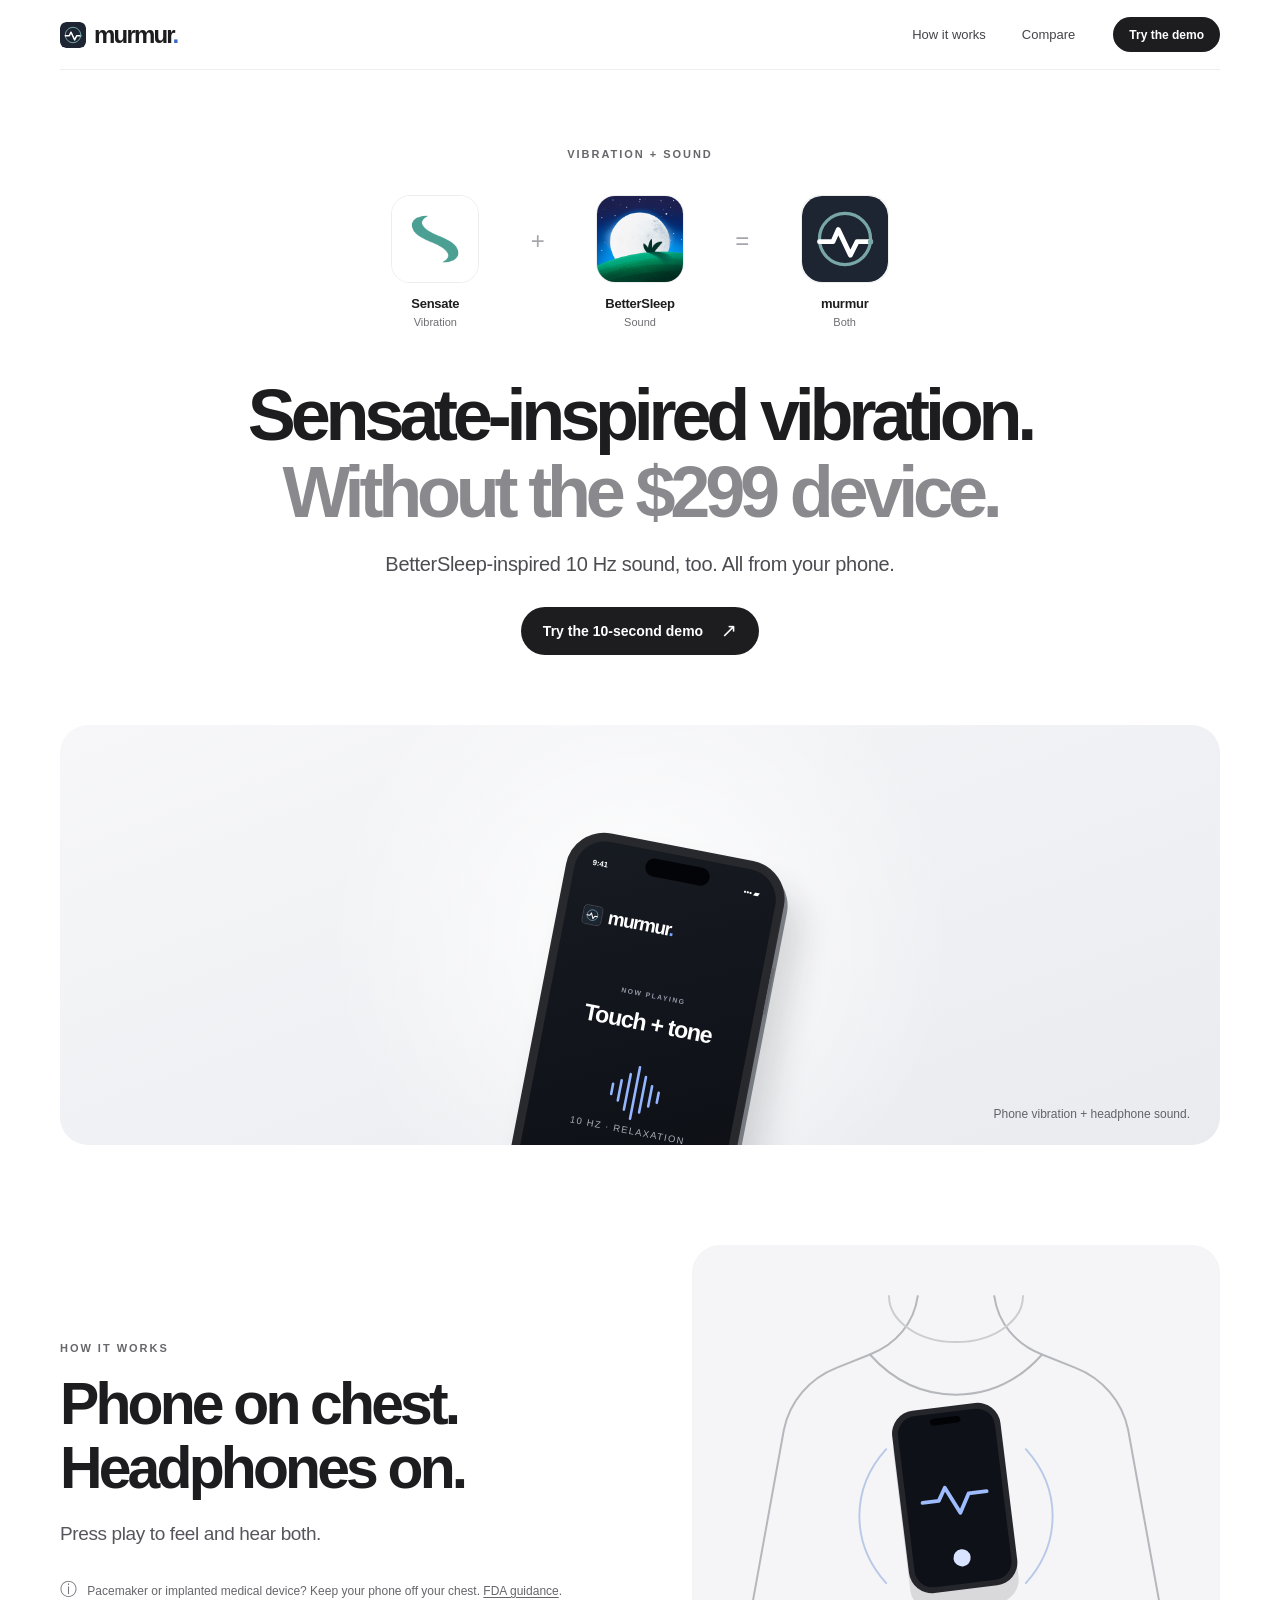
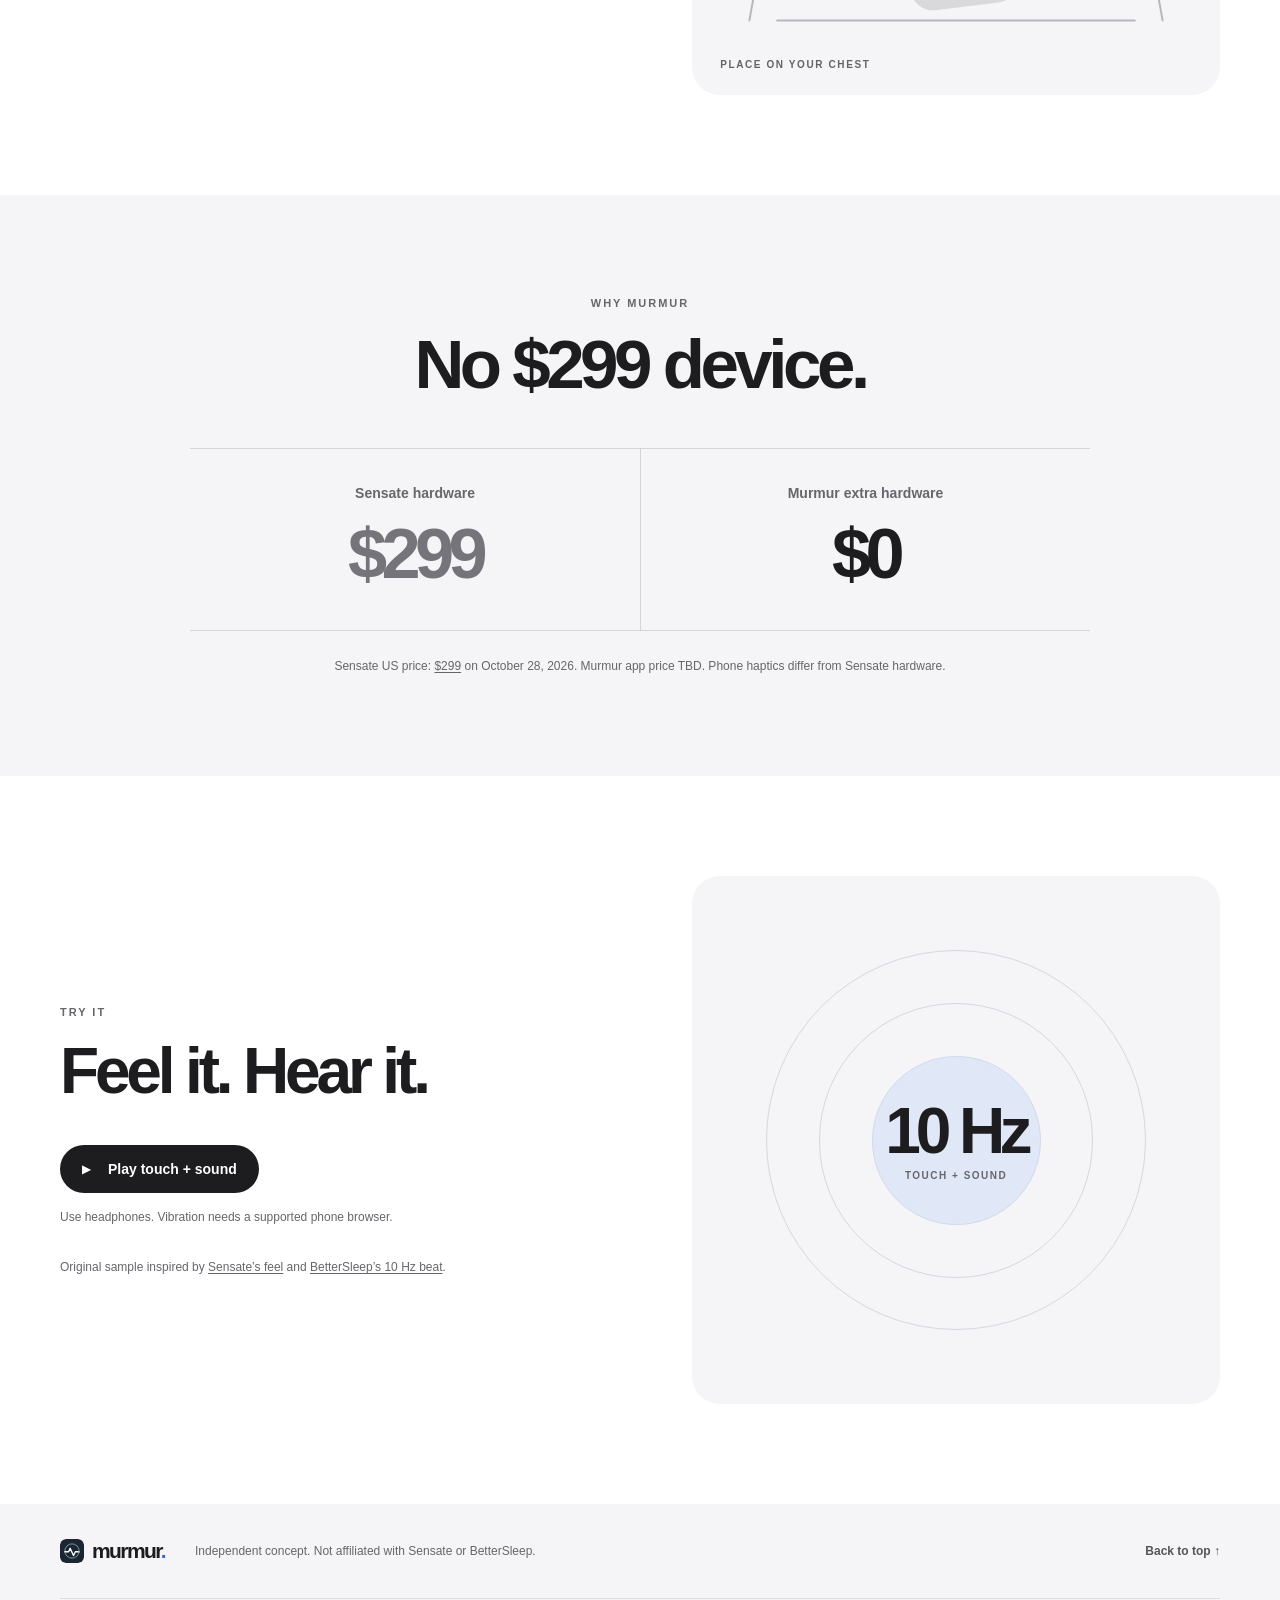
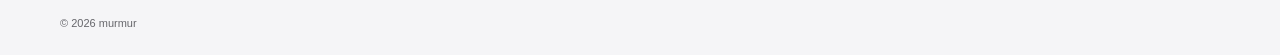
==== public/index.html @ 33325399 "Publish Murmur landing page" ====
<!doctype html>
<html lang="en">
  <head>
    <meta charset="UTF-8" />
    <meta name="viewport" content="width=device-width, initial-scale=1" />
    <meta name="theme-color" content="#ffffff" />
    <meta name="description" content="Sensate-inspired phone vibration and BetterSleep-inspired 10 Hz sound. No extra device." />
    <meta property="og:title" content="murmur — Touch and sound, on your phone." />
    <meta property="og:description" content="Sensate-inspired vibration and BetterSleep-inspired sound. No extra device." />
    <meta property="og:type" content="website" />
    <link rel="icon" type="image/svg+xml" href="favicon.svg" />
    <link rel="stylesheet" href="style.css" />
    <title>murmur — Touch and sound, on your phone.</title>
  </head>
  <body>
    <a class="skip-link" href="#main">Skip to content</a>

    <header class="site-header" id="top">
      <div class="container nav-inner">
        <a class="wordmark" href="#top" aria-label="murmur, home"><img src="murmur-mark.svg" alt="" width="26" height="26" />murmur<span>.</span></a>
        <nav class="desktop-nav" aria-label="Main navigation">
          <a href="#how-it-works">How it works</a>
          <a href="#compare">Compare</a>
        </nav>
        <a class="nav-button" href="#try-it">Try the demo</a>
        <button class="menu-toggle" type="button" aria-label="Open menu" aria-expanded="false" aria-controls="mobile-nav"><span></span><span></span></button>
      </div>
      <nav class="mobile-nav" id="mobile-nav" aria-label="Mobile navigation" hidden>
        <a href="#how-it-works">How it works</a>
        <a href="#compare">Compare</a>
        <a href="#try-it">Try the demo</a>
      </nav>
    </header>

    <main id="main">
      <section class="hero" aria-labelledby="hero-title">
        <div class="container hero-content">
          <p class="eyebrow">VIBRATION + SOUND</p>
          <div class="logo-equation" id="inspiration-title" aria-label="Sensate-inspired vibration plus BetterSleep-inspired sound equals Murmur">
            <a class="inspiration-app" href="https://apps.apple.com/us/app/sensate-stress-anxiety-relief/id1225801099" target="_blank" rel="noopener noreferrer" aria-label="Sensate app on the App Store, inspiration for vibration">
              <img src="assets/sensate-app-icon.jpg" alt="Sensate app icon" width="88" height="88" />
              <strong>Sensate</strong><span>Vibration</span>
            </a>
            <span class="equation-symbol" aria-hidden="true">+</span>
            <a class="inspiration-app" href="https://apps.apple.com/us/app/bettersleep-relax-and-sleep/id314498713" target="_blank" rel="noopener noreferrer" aria-label="BetterSleep app on the App Store, inspiration for sound">
              <img src="assets/bettersleep-app-icon.jpg" alt="BetterSleep app icon" width="88" height="88" />
              <strong>BetterSleep</strong><span>Sound</span>
            </a>
            <span class="equation-symbol" aria-hidden="true">=</span>
            <div class="inspiration-app inspiration-result">
              <img src="murmur-mark.svg" alt="Murmur app icon" width="88" height="88" />
              <strong>murmur</strong><span>Both</span>
            </div>
          </div>
          <h1 id="hero-title">Sensate-inspired vibration.<br /><span>Without the $299 device.</span></h1>
          <p class="hero-lede">BetterSleep-inspired 10&nbsp;Hz sound, too. All from your phone.</p>
          <div class="hero-actions">
            <a class="button button-primary" href="#try-it">Try the 10-second demo <span aria-hidden="true">↗</span></a>
          </div>
        </div>

        <div class="hero-stage" aria-label="Preview of a Murmur rhythm playing on a phone" role="img">
          <div class="stage-light" aria-hidden="true"></div>
          <div class="product-phone" aria-hidden="true">
            <div class="product-screen">
              <div class="phone-notch"></div>
              <div class="phone-top"><span>9:41</span><span>••• ▰</span></div>
              <div class="phone-brand"><img src="murmur-mark.svg" alt="" width="23" height="23" />murmur<span>.</span></div>
              <div class="phone-center"><span class="phone-kicker">NOW PLAYING</span><strong>Touch + tone</strong><span class="phone-pulse"><i></i><i></i><i></i><i></i><i></i><i></i><i></i></span><span class="phone-time">10 HZ · RELAXATION</span></div>
              <div class="phone-control"><span>Ⅱ</span></div>
            </div>
          </div>
          <p class="stage-caption">Phone vibration + headphone sound.</p>
        </div>
      </section>

      <section class="placement section" id="how-it-works" aria-labelledby="placement-title">
        <div class="container placement-grid">
          <div class="placement-copy">
            <p class="eyebrow">HOW IT WORKS</p>
            <h2 id="placement-title">Phone on chest.<br />Headphones on.</h2>
            <p class="section-lede">Press play to feel and hear both.</p>
            <p class="safety-note"><span aria-hidden="true">ⓘ</span> Pacemaker or implanted medical device? Keep your phone off your chest. <a href="https://www.fda.gov/radiation-emitting-products/cell-phones/magnets-cell-phones-and-smart-watches-may-affect-pacemakers-and-other-implanted-medical-devices" target="_blank" rel="noopener noreferrer">FDA guidance</a>.</p>
          </div>
          <div class="placement-visual">
            <svg viewBox="0 0 460 450" aria-label="Illustration of a phone resting on the center of the chest" role="img">
              <path class="body-line" d="M190 43c-4 28-22 50-50 61l-35 14c-28 11-49 35-55 65L14 382m256-339c4 28 22 50 50 61l35 14c28 11 49 35 55 65l36 199" />
              <path class="body-line" d="M140 104c25 28 54 42 90 42s65-14 90-42M43 382h374" />
              <path class="body-line subtle" d="M160 43c0 24 28 48 70 48s70-24 70-48" />
              <rect class="chest-phone-shadow" x="173" y="176" width="114" height="192" rx="24" transform="rotate(-7 230 272)" />
              <g transform="rotate(-7 230 265)"><rect class="chest-phone" x="173" y="158" width="114" height="192" rx="24" /><rect class="chest-screen" x="179" y="164" width="102" height="180" rx="19" /><rect class="chest-notch" x="214" y="169" width="32" height="7" rx="4" /><path class="chest-wave" d="M196 255h17l8-13 13 28 11-19h19" /><circle class="chest-play" cx="230" cy="317" r="9" /></g>
              <path class="signal-line" d="M157 203c-19 21-28 43-28 70s9 49 28 70M303 203c19 21 28 43 28 70s-9 49-28 70" />
            </svg>
            <span class="visual-label">PLACE ON YOUR CHEST</span>
          </div>
        </div>
      </section>

      <section class="compare section" id="compare" aria-labelledby="compare-title">
        <div class="container compare-inner">
          <p class="eyebrow">WHY MURMUR</p>
          <h2 id="compare-title">No $299 device.</h2>
          <div class="compare-grid">
            <div class="compare-item"><span class="compare-name">Sensate hardware</span><strong>$299</strong></div>
            <div class="compare-item featured"><span class="compare-name">Murmur extra hardware</span><strong>$0</strong></div>
          </div>
          <p class="compare-footnote">Sensate US price: <a href="https://us.getsensate.com/products/sensate" target="_blank" rel="noopener noreferrer">$299</a> on October 28, 2026. Murmur app price TBD. Phone haptics differ from Sensate hardware.</p>
        </div>
      </section>

      <section class="demo section" id="try-it" aria-labelledby="demo-title">
        <div class="container demo-grid">
          <div class="demo-copy">
            <p class="eyebrow">TRY IT</p>
            <h2 id="demo-title">Feel it. Hear it.</h2>
            <button class="button button-primary play-button" type="button" id="play-demo" aria-pressed="false"><span class="play-icon" aria-hidden="true">▶</span><span class="play-label">Play touch + sound</span></button>
            <p class="demo-feedback" id="demo-feedback" role="status" aria-live="polite">Use headphones. Vibration needs a supported phone browser.</p>
            <p class="demo-note">Original sample inspired by <a href="https://help.getsensate.com/en-US/sensate%E2%80%99s-vibrations-how-they-work-and-what-to-expect-1198219" target="_blank" rel="noopener noreferrer">Sensate’s feel</a> and <a href="https://support.bettersleep.com/en/articles/5410445-what-are-binaural-beats" target="_blank" rel="noopener noreferrer">BetterSleep’s 10&nbsp;Hz beat</a>.</p>
          </div>
          <div class="demo-visual" aria-hidden="true"><div class="demo-circle demo-circle-outer"></div><div class="demo-circle demo-circle-middle"></div><div class="demo-circle demo-circle-inner"></div><div class="demo-center"><strong>10&nbsp;Hz</strong><span>TOUCH + SOUND</span></div></div>
        </div>
      </section>
    </main>

    <footer class="site-footer"><div class="container footer-inner"><a class="wordmark" href="#top" aria-label="murmur, back to top"><img src="murmur-mark.svg" alt="" width="24" height="24" />murmur<span>.</span></a><p>Independent concept. Not affiliated with Sensate or BetterSleep.</p><a href="#top" class="back-top">Back to top ↑</a></div><div class="container footer-bottom">© <span id="year">2026</span> murmur</div></footer>
    <script src="script.js" defer></script>
  </body>
</html>
---- public/style.css ----
:root {
  color-scheme: light;
  --ink: #1d1d1f;
  --muted: #6e6e73;
  --line: #dedee2;
  --panel: #f5f5f7;
  --blue: #3869c8;
  --font: -apple-system, BlinkMacSystemFont, "SF Pro Display", "Segoe UI", Roboto, Helvetica, Arial, sans-serif;
}

*, *::before, *::after { box-sizing: border-box; }
html { scroll-behavior: smooth; }
body { min-width: 320px; margin: 0; background: #fff; color: var(--ink); font-family: var(--font); -webkit-font-smoothing: antialiased; }
a { color: inherit; }
button { font: inherit; }
[hidden] { display: none !important; }
:focus-visible { outline: 3px solid var(--blue); outline-offset: 4px; }
::selection { background: #dbe5ff; }
.container { width: min(100% - 64px, 1160px); margin-inline: auto; }
.skip-link { position: absolute; z-index: 100; left: 20px; top: -80px; padding: 10px 16px; border-radius: 10px; background: var(--ink); color: #fff; text-decoration: none; }
.skip-link:focus { top: 10px; }

/* Navigation */
.site-header { position: relative; z-index: 10; background: #fff; }
.nav-inner { display: flex; min-height: 70px; align-items: center; gap: 28px; border-bottom: 1px solid #eeeeef; }
.wordmark { flex: 0 0 auto; font-size: 24px; font-weight: 750; letter-spacing: -.075em; line-height: 1; text-decoration: none; }
.wordmark span { color: var(--blue); }
.wordmark img { margin-right: 8px; vertical-align: -5px; border-radius: 6px; }
.desktop-nav { display: flex; gap: 36px; margin-left: auto; }
.desktop-nav a { color: #444449; font-size: 13px; font-weight: 500; text-decoration: none; transition: color .2s; }
.desktop-nav a:hover, .back-top:hover { color: var(--blue); }
.nav-button { display: inline-flex; min-height: 35px; align-items: center; justify-content: center; margin-left: 10px; padding: 0 16px; border-radius: 999px; background: var(--ink); color: #fff; font-size: 12px; font-weight: 600; text-decoration: none; transition: background .2s; }
.nav-button:hover { background: #45454a; }
.menu-toggle { display: none; width: 38px; height: 38px; margin-left: auto; padding: 10px; border: 1px solid #dadade; border-radius: 50%; background: #fff; cursor: pointer; }
.menu-toggle span { display: block; height: 1.5px; margin: 5px 0; background: var(--ink); transition: transform .2s; }
.menu-toggle[aria-expanded="true"] span:first-child { transform: translateY(3.25px) rotate(45deg); }
.menu-toggle[aria-expanded="true"] span:last-child { transform: translateY(-3.25px) rotate(-45deg); }
.mobile-nav { display: none; }

/* Hero */
.hero-content { padding: 76px 0 70px; text-align: center; }
.eyebrow { margin: 0; color: #66666b; font-size: 11px; font-weight: 650; letter-spacing: .18em; line-height: 1.5; }
.hero h1 { margin: 0 auto 19px; font-size: clamp(46px, 5.7vw, 72px); font-weight: 720; letter-spacing: -.072em; line-height: 1.06; }
.hero h1 span, .compare h2 span { color: #89898e; }
.hero-lede { max-width: 720px; margin: 0 auto; color: #4c4c51; font-size: clamp(17px, 1.7vw, 20px); line-height: 1.5; letter-spacing: -.015em; }
.hero-actions { display: flex; align-items: center; justify-content: center; margin-top: 28px; }
.button { display: inline-flex; min-height: 48px; align-items: center; justify-content: center; gap: 18px; padding: 0 22px; border: 0; border-radius: 999px; font-size: 14px; font-weight: 600; text-decoration: none; cursor: pointer; transition: background .2s, transform .2s; }
.button:hover { transform: translateY(-2px); }
.button-primary { background: var(--ink); color: #fff; }
.button-primary:hover { background: #424246; }
.hero-actions .button-primary > span:last-child { font-size: 19px; font-weight: 400; line-height: 0; }
.hero-stage { position: relative; display: grid; width: min(100% - 64px, 1160px); height: 420px; place-items: center; overflow: hidden; margin: 0 auto; border-radius: 28px; background: linear-gradient(160deg, #f7f7f9, #e9ebef); }
.stage-light { position: absolute; width: 650px; height: 650px; border-radius: 50%; background: radial-gradient(circle, rgba(255,255,255,.95), rgba(255,255,255,0) 68%); }
.product-phone { position: relative; width: 258px; height: 516px; padding: 8px; transform: translateY(82px) rotate(11deg) scale(.86); border: 2px solid #292b2f; border-radius: 45px; background: #27292d; box-shadow: 25px 30px 40px rgba(27, 31, 38, .16), 5px 7px 0 #878b91; }
.product-phone::after { content: ""; position: absolute; top: 116px; right: -5px; width: 3px; height: 55px; border-radius: 2px; background: #686b71; }
.product-screen { position: relative; height: 100%; overflow: hidden; padding: 22px 20px; border-radius: 36px; background: linear-gradient(155deg, #171b22, #0a0c11); color: #fff; }
.phone-notch { position: absolute; top: 9px; left: 50%; width: 76px; height: 21px; transform: translateX(-50%); border-radius: 20px; background: #030407; }
.phone-top { display: flex; justify-content: space-between; font-size: 9px; font-weight: 650; }
.phone-brand { margin-top: 42px; font-size: 22px; font-weight: 700; letter-spacing: -.07em; }
.phone-brand span { color: #78a3ff; }
.phone-brand img { margin-right: 7px; vertical-align: -5px; border: 1px solid rgba(255,255,255,.2); border-radius: 5px; }
.phone-center { display: flex; height: 292px; flex-direction: column; align-items: center; justify-content: center; }
.phone-kicker { color: #9298a7; font-size: 8px; font-weight: 650; letter-spacing: .22em; }
.phone-center strong { margin-top: 13px; font-size: 27px; font-weight: 600; letter-spacing: -.05em; }
.phone-pulse { display: flex; height: 75px; align-items: center; gap: 6px; margin-top: 29px; }
.phone-pulse i { width: 3px; height: 15px; border-radius: 4px; background: #96b5ff; }
.phone-pulse i:nth-child(2), .phone-pulse i:nth-child(6) { height: 27px; }
.phone-pulse i:nth-child(3), .phone-pulse i:nth-child(5) { height: 45px; }
.phone-pulse i:nth-child(4) { height: 64px; }
.phone-time { color: #aaaeb7; font-size: 11px; letter-spacing: .14em; }
.phone-control { display: grid; width: 44px; height: 44px; place-items: center; margin: 0 auto; border-radius: 50%; background: #f5f5f7; color: #1d1d1f; font-size: 16px; }
.stage-caption { position: absolute; right: 30px; bottom: 24px; margin: 0; color: #626268; font-size: 12px; }

/* Inspiration */
.logo-equation { display: grid; width: min(100%, 560px); grid-template-columns: minmax(0, 1fr) 24px minmax(0, 1fr) 24px minmax(0, 1fr); align-items: start; gap: 15px; margin: 32px auto 48px; scroll-margin-top: 90px; }
.inspiration-app { display: flex; min-width: 0; flex-direction: column; align-items: center; color: var(--ink); text-decoration: none; }
.inspiration-app img { display: block; width: 88px; height: 88px; border: 1px solid rgba(0,0,0,.07); border-radius: 19px; object-fit: cover; }
.inspiration-app strong { margin-top: 13px; font-size: 13px; font-weight: 650; letter-spacing: -.02em; }
.inspiration-app span { margin-top: 4px; color: var(--muted); font-size: 11px; line-height: 1.35; }
a.inspiration-app:hover strong { color: var(--blue); }
.equation-symbol { padding-top: 34px; color: #a5a5aa; font-size: 24px; font-weight: 350; line-height: 1; }

/* Placement */
.section { padding: 100px 0; }
.placement-grid { display: grid; grid-template-columns: 1fr 1fr; gap: 9%; align-items: center; }
.placement h2, .compare h2, .demo h2 { margin: 16px 0 20px; font-size: clamp(43px, 4.6vw, 62px); font-weight: 680; letter-spacing: -.065em; line-height: 1.09; }
.section-lede { max-width: 550px; margin: 0; color: #55555b; font-size: 19px; letter-spacing: -.02em; line-height: 1.5; }
.safety-note { max-width: 530px; margin: 32px 0 0; color: #66666b; font-size: 12px; line-height: 1.55; }
.safety-note > span { margin-right: 7px; color: #77777d; font-size: 17px; line-height: 1; }
.safety-note a { text-underline-offset: 2px; }
.placement-visual { position: relative; display: grid; min-height: 450px; place-items: center; overflow: hidden; border-radius: 28px; background: var(--panel); }
.placement-visual svg { display: block; width: min(93%, 440px); height: auto; }
.body-line { fill: none; stroke: #b5b7bc; stroke-linecap: round; stroke-linejoin: round; stroke-width: 2.1; }
.body-line.subtle { stroke: #cccdd1; }
.chest-phone-shadow { fill: rgba(20,22,27,.12); }
.chest-phone { fill: #24262b; }
.chest-screen { fill: #0e1117; }
.chest-notch { fill: #020305; }
.chest-wave { fill: none; stroke: #9ebcff; stroke-linecap: round; stroke-linejoin: round; stroke-width: 4; }
.chest-play { fill: #d7e3ff; }
.signal-line { fill: none; stroke: #b8c9e7; stroke-linecap: round; stroke-width: 2; }
.visual-label { position: absolute; bottom: 25px; left: 28px; color: #626268; font-size: 10px; font-weight: 650; letter-spacing: .16em; }

/* Comparison */
.compare { background: var(--panel); text-align: center; }
.compare-inner { max-width: 900px; }
.compare h2 { margin: 16px auto 45px; font-size: clamp(46px, 5.4vw, 72px); }
.compare-grid { display: grid; grid-template-columns: 1fr 1fr; align-items: stretch; border-top: 1px solid #d4d4d8; border-bottom: 1px solid #d4d4d8; }
.compare-item { padding: 36px 30px 38px; }
.compare-item + .compare-item { border-left: 1px solid #d4d4d8; }
.compare-name { display: block; color: #66666b; font-size: 14px; font-weight: 600; }
.compare-item strong { display: block; margin-top: 14px; color: #74747a; font-size: clamp(50px, 5.5vw, 75px); font-weight: 650; letter-spacing: -.08em; line-height: 1.1; }
.compare-item.featured strong { color: var(--ink); }
.compare-footnote { max-width: 730px; margin: 26px auto 0; color: #66666b; font-size: 12px; line-height: 1.6; }
.compare-footnote a { text-underline-offset: 2px; }

/* Demo */
.demo-grid { display: grid; grid-template-columns: 1fr 1fr; gap: 9%; align-items: center; }
.demo h2 { font-size: clamp(48px, 5vw, 68px); }
.demo .section-lede { max-width: 490px; }
.play-button { margin-top: 19px; }
.play-icon { font-size: 11px; }
.demo-feedback { min-height: 35px; max-width: 470px; margin: 15px 0 0; color: #66666b; font-size: 12px; line-height: 1.5; }
.demo-note { max-width: 460px; margin: 15px 0 0; color: #66666b; font-size: 12px; line-height: 1.5; }
.demo-note a { text-underline-offset: 2px; }
.demo-visual { position: relative; display: grid; width: 100%; aspect-ratio: 1; place-items: center; overflow: hidden; border-radius: 28px; background: var(--panel); }
.demo-circle { position: absolute; border: 1px solid #d3d7e0; border-radius: 50%; }
.demo-circle-outer { width: 72%; aspect-ratio: 1; }
.demo-circle-middle { width: 52%; aspect-ratio: 1; }
.demo-circle-inner { width: 32%; aspect-ratio: 1; background: #e0e8f8; border-color: #d0d9ed; }
.demo-center { position: relative; z-index: 1; display: flex; flex-direction: column; align-items: center; gap: 7px; }
.demo-center strong { font-size: clamp(49px, 5vw, 68px); font-weight: 650; letter-spacing: -.08em; line-height: 1; }
.demo-center span { color: #66666b; font-size: 10px; font-weight: 650; letter-spacing: .15em; }
.demo-visual.is-playing .demo-circle-inner { animation: sample-pulse 10s ease-in-out 1; }
.demo-visual.is-playing .demo-circle-middle { animation: sample-ring 10s ease-in-out 1; }
.demo-visual.is-playing .demo-circle-outer { animation: sample-ring 10s ease-in-out 1; }
@keyframes sample-pulse { 0%, 100% { transform: scale(1); background: #e0e8f8; } 45% { transform: scale(1.19); background: #ccdcf9; } 80% { transform: scale(1.05); } }
@keyframes sample-ring { 0%, 100% { transform: scale(1); opacity: 1; } 45% { transform: scale(1.07); opacity: .45; } 80% { transform: scale(1.02); opacity: .8; } }

/* Footer */
.site-footer { background: var(--panel); }
.footer-inner { display: flex; align-items: center; gap: 30px; padding: 35px 0; border-bottom: 1px solid #dcdce0; }
.footer-inner .wordmark { font-size: 21px; }
.footer-inner p { margin: 0 auto 0 0; color: #66666b; font-size: 12px; }
.back-top { color: #54545a; font-size: 12px; font-weight: 600; text-decoration: none; }
.footer-bottom { padding: 18px 0 26px; color: #66666b; font-size: 11px; }

@media (max-width: 900px) {
  .hero-content { padding-top: 70px; }
  .hero h1 { font-size: clamp(44px, 6.3vw, 64px); }
  .section { padding: 90px 0; }
  .placement-grid, .demo-grid { gap: 5%; }
  .placement h2, .demo h2 { font-size: clamp(41px, 5vw, 54px); }
  .placement-visual { min-height: 420px; }
}

@media (max-width: 700px) {
  .container { width: min(100% - 40px, 600px); }
  .nav-inner { min-height: 62px; }
  .desktop-nav, .nav-button { display: none; }
  .menu-toggle { display: block; }
  .mobile-nav { position: absolute; top: 62px; right: 0; left: 0; display: flex; flex-direction: column; padding: 8px 20px 18px; border-bottom: 1px solid #e3e3e6; background: #fff; box-shadow: 0 12px 20px rgba(0,0,0,.06); }
  .mobile-nav a { padding: 12px 0; font-size: 15px; font-weight: 550; text-decoration: none; }
  .hero-content { padding: 58px 0 58px; }
  .hero h1 { font-size: clamp(41px, 7.2vw, 54px); }
  .hero-lede { max-width: 570px; font-size: 18px; }
  .logo-equation { margin: 29px auto 39px; }
  .inspiration-app img { width: 72px; height: 72px; border-radius: 16px; }
  .equation-symbol { padding-top: 27px; }
  .hero-stage { width: min(100% - 24px, 600px); height: 350px; border-radius: 20px; }
  .product-phone { transform: translateY(90px) rotate(11deg) scale(.72); }
  .stage-caption { right: 18px; bottom: 17px; font-size: 10px; }
  .placement-grid, .demo-grid { grid-template-columns: minmax(0, 1fr); gap: 40px; }
  .placement-visual { min-height: 430px; }
  .compare h2 { margin-bottom: 42px; }
  .demo-visual { max-width: 540px; justify-self: center; }
}

@media (max-width: 480px) {
  .hero-content { padding: 49px 0 47px; }
  .hero h1 { margin: 0 auto 15px; font-size: clamp(36px, 9vw, 45px); letter-spacing: -.066em; }
  .hero-lede { font-size: 16px; line-height: 1.48; }
  .hero-actions { margin-top: 24px; }
  .button { min-height: 46px; padding-inline: 18px; font-size: 13px; }
  .hero-stage { height: 310px; }
  .product-phone { transform: translateY(98px) rotate(11deg) scale(.62); }
  .stage-caption { left: 17px; right: auto; }
  .logo-equation { grid-template-columns: minmax(0, 1fr) 14px minmax(0, 1fr) 14px minmax(0, 1fr); gap: 6px; margin: 25px auto 33px; }
  .inspiration-app img { width: 56px; height: 56px; border-radius: 13px; }
  .inspiration-app strong { margin-top: 10px; font-size: 11px; }
  .inspiration-app span { font-size: 10px; }
  .equation-symbol { padding-top: 18px; font-size: 18px; }
  .section { padding: 75px 0; }
  .placement h2, .demo h2 { font-size: clamp(40px, 10vw, 50px); }
  .section-lede { font-size: 17px; }
  .placement-visual { min-height: 350px; }
  .placement-visual svg { width: 94%; }
  .compare h2 { font-size: clamp(39px, 9vw, 50px); }
  .compare-item { padding: 34px 10px; }
  .compare-item strong { font-size: 50px; }
  .compare-footnote { font-size: 11px; }
  .demo-grid { gap: 33px; }
  .demo-visual { border-radius: 20px; }
  .footer-inner { flex-wrap: wrap; gap: 13px 22px; }
  .footer-inner p { order: 3; flex: 0 0 100%; line-height: 1.5; }
  .back-top { margin-left: auto; }
}

@media (max-width: 360px) {
  .hero h1 { font-size: 35px; }
  .compare-item strong { font-size: 45px; }
}

@media (prefers-reduced-motion: reduce) {
  html { scroll-behavior: auto; }
  *, *::before, *::after { animation-duration: .01ms !important; animation-iteration-count: 1 !important; transition-duration: .01ms !important; }
}
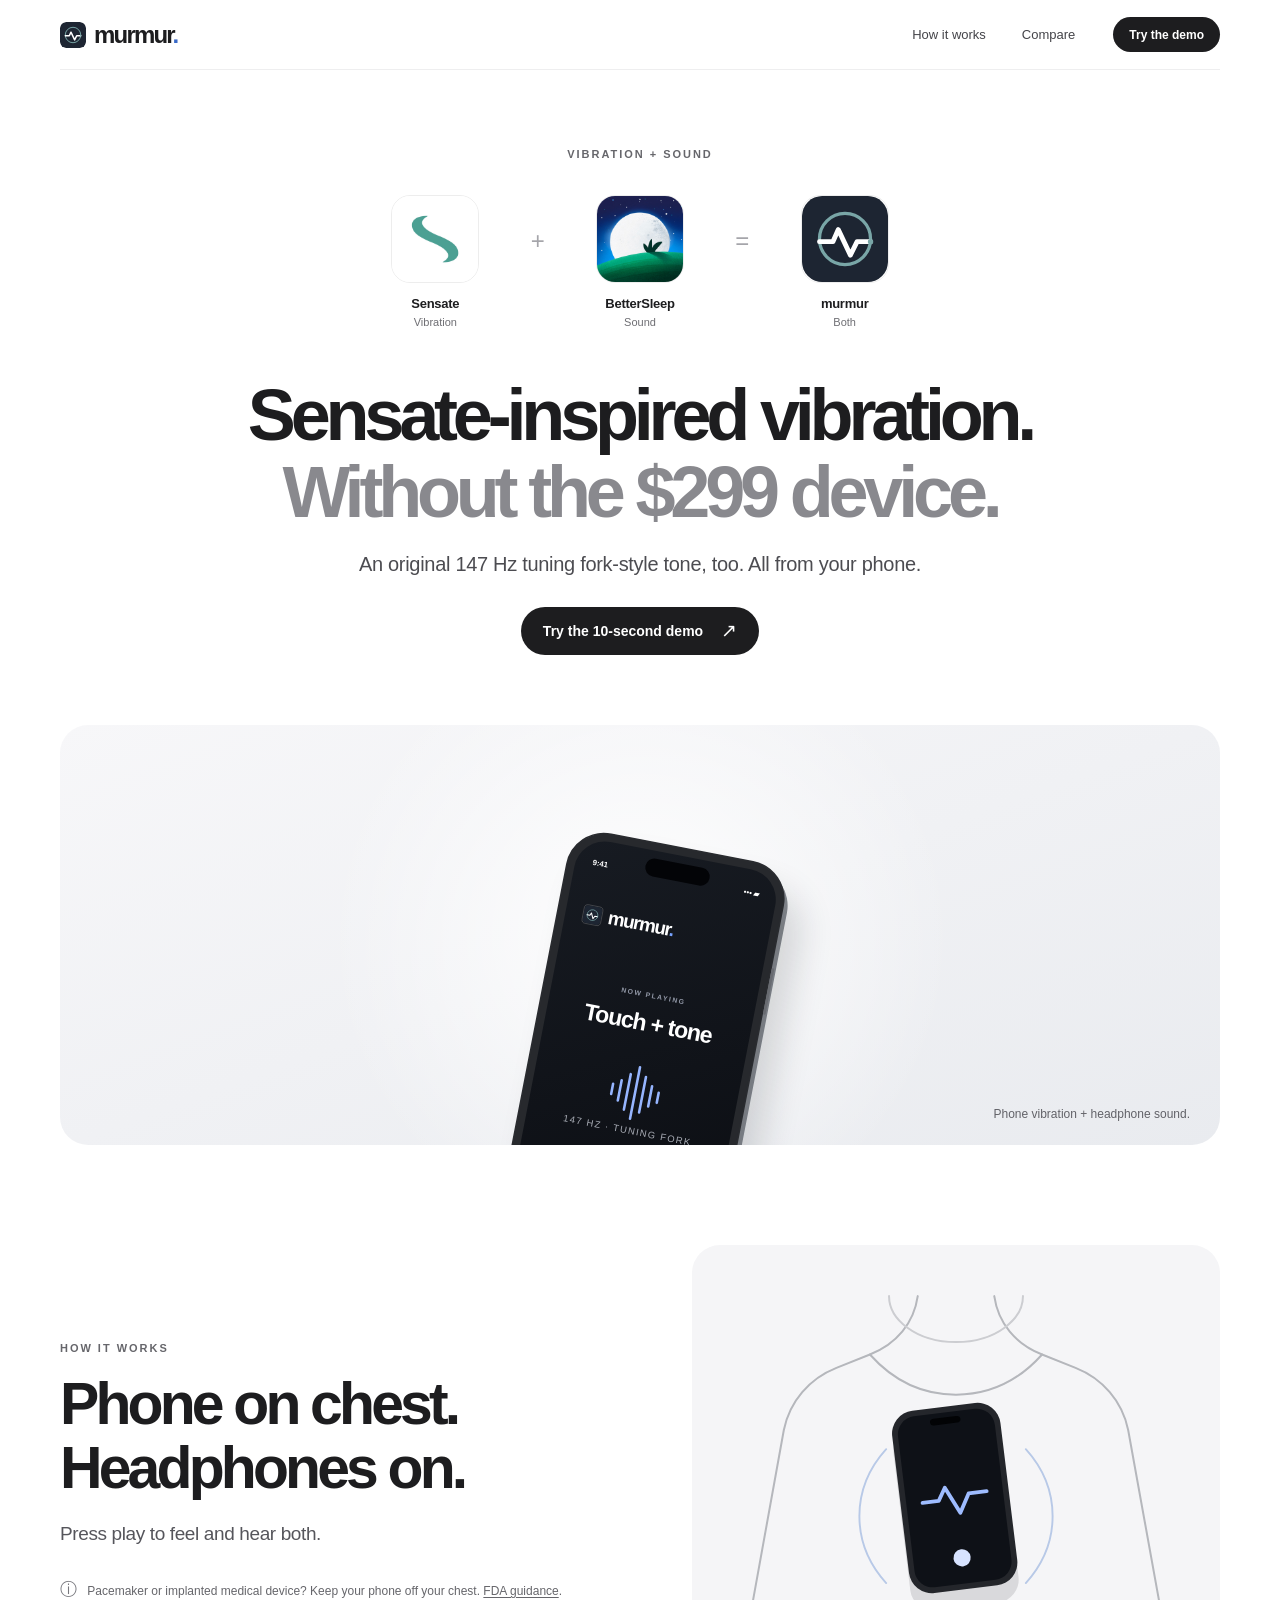
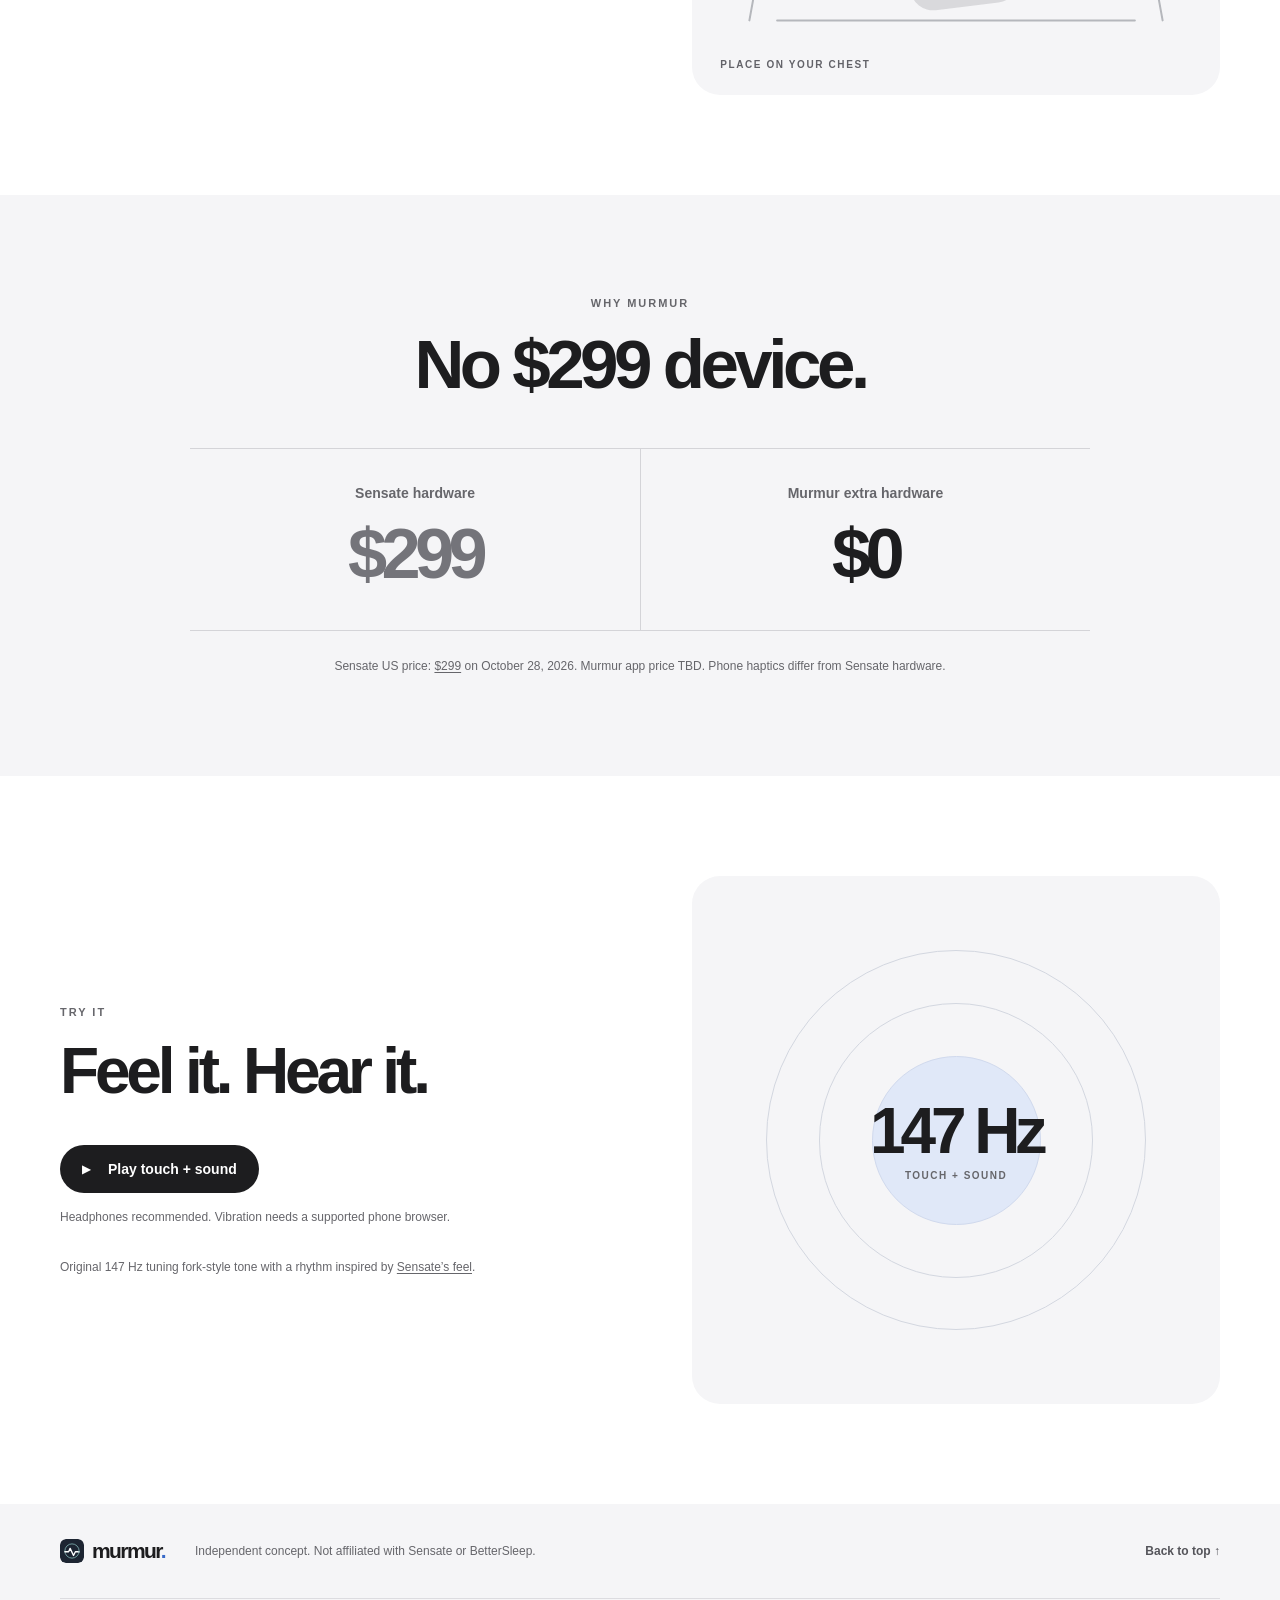
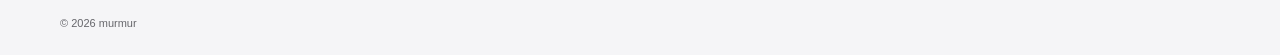
==== commit 45506c00: "feat: add 147 Hz tuning fork demo" ====
--- a/public/index.html
+++ b/public/index.html
@@ -4,9 +4,9 @@
     <meta charset="UTF-8" />
     <meta name="viewport" content="width=device-width, initial-scale=1" />
     <meta name="theme-color" content="#ffffff" />
-    <meta name="description" content="Sensate-inspired phone vibration and BetterSleep-inspired 10 Hz sound. No extra device." />
+    <meta name="description" content="Sensate-inspired phone vibration and an original 147 Hz tuning fork-style tone. No extra device." />
     <meta property="og:title" content="murmur — Touch and sound, on your phone." />
-    <meta property="og:description" content="Sensate-inspired vibration and BetterSleep-inspired sound. No extra device." />
+    <meta property="og:description" content="Sensate-inspired vibration and a 147 Hz tuning fork-style tone. No extra device." />
     <meta property="og:type" content="website" />
     <link rel="icon" type="image/svg+xml" href="favicon.svg" />
     <link rel="stylesheet" href="style.css" />
@@ -53,7 +53,7 @@
             </div>
           </div>
           <h1 id="hero-title">Sensate-inspired vibration.<br /><span>Without the $299 device.</span></h1>
-          <p class="hero-lede">BetterSleep-inspired 10&nbsp;Hz sound, too. All from your phone.</p>
+          <p class="hero-lede">An original 147&nbsp;Hz tuning fork-style tone, too. All from your phone.</p>
           <div class="hero-actions">
             <a class="button button-primary" href="#try-it">Try the 10-second demo <span aria-hidden="true">↗</span></a>
           </div>
@@ -66,7 +66,7 @@
               <div class="phone-notch"></div>
               <div class="phone-top"><span>9:41</span><span>••• ▰</span></div>
               <div class="phone-brand"><img src="murmur-mark.svg" alt="" width="23" height="23" />murmur<span>.</span></div>
-              <div class="phone-center"><span class="phone-kicker">NOW PLAYING</span><strong>Touch + tone</strong><span class="phone-pulse"><i></i><i></i><i></i><i></i><i></i><i></i><i></i></span><span class="phone-time">10 HZ · RELAXATION</span></div>
+              <div class="phone-center"><span class="phone-kicker">NOW PLAYING</span><strong>Touch + tone</strong><span class="phone-pulse"><i></i><i></i><i></i><i></i><i></i><i></i><i></i></span><span class="phone-time">147 HZ · TUNING FORK</span></div>
               <div class="phone-control"><span>Ⅱ</span></div>
             </div>
           </div>
@@ -114,10 +114,10 @@
             <p class="eyebrow">TRY IT</p>
             <h2 id="demo-title">Feel it. Hear it.</h2>
             <button class="button button-primary play-button" type="button" id="play-demo" aria-pressed="false"><span class="play-icon" aria-hidden="true">▶</span><span class="play-label">Play touch + sound</span></button>
-            <p class="demo-feedback" id="demo-feedback" role="status" aria-live="polite">Use headphones. Vibration needs a supported phone browser.</p>
-            <p class="demo-note">Original sample inspired by <a href="https://help.getsensate.com/en-US/sensate%E2%80%99s-vibrations-how-they-work-and-what-to-expect-1198219" target="_blank" rel="noopener noreferrer">Sensate’s feel</a> and <a href="https://support.bettersleep.com/en/articles/5410445-what-are-binaural-beats" target="_blank" rel="noopener noreferrer">BetterSleep’s 10&nbsp;Hz beat</a>.</p>
+            <p class="demo-feedback" id="demo-feedback" role="status" aria-live="polite">Headphones recommended. Vibration needs a supported phone browser.</p>
+            <p class="demo-note">Original 147&nbsp;Hz tuning fork-style tone with a rhythm inspired by <a href="https://help.getsensate.com/en-US/sensate%E2%80%99s-vibrations-how-they-work-and-what-to-expect-1198219" target="_blank" rel="noopener noreferrer">Sensate’s feel</a>.</p>
           </div>
-          <div class="demo-visual" aria-hidden="true"><div class="demo-circle demo-circle-outer"></div><div class="demo-circle demo-circle-middle"></div><div class="demo-circle demo-circle-inner"></div><div class="demo-center"><strong>10&nbsp;Hz</strong><span>TOUCH + SOUND</span></div></div>
+          <div class="demo-visual" aria-hidden="true"><div class="demo-circle demo-circle-outer"></div><div class="demo-circle demo-circle-middle"></div><div class="demo-circle demo-circle-inner"></div><div class="demo-center"><strong>147&nbsp;Hz</strong><span>TOUCH + SOUND</span></div></div>
         </div>
       </section>
     </main>
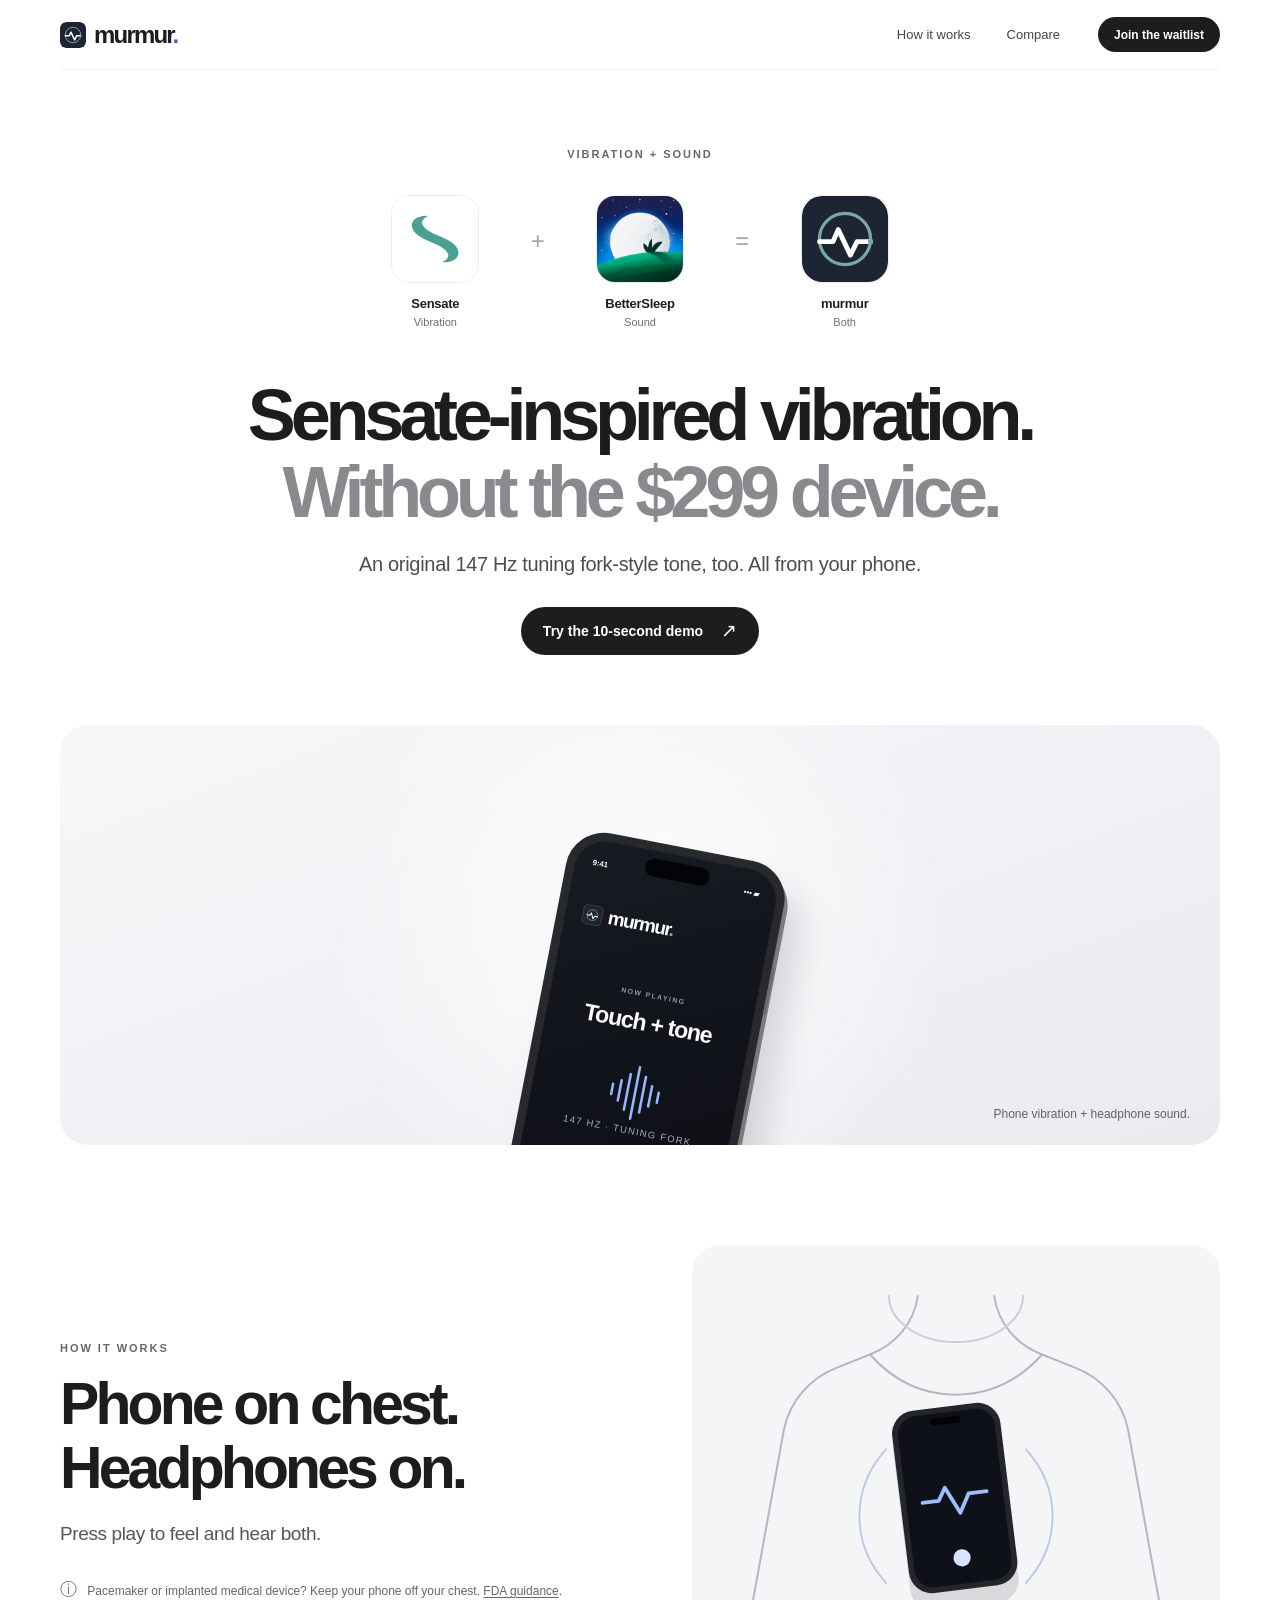
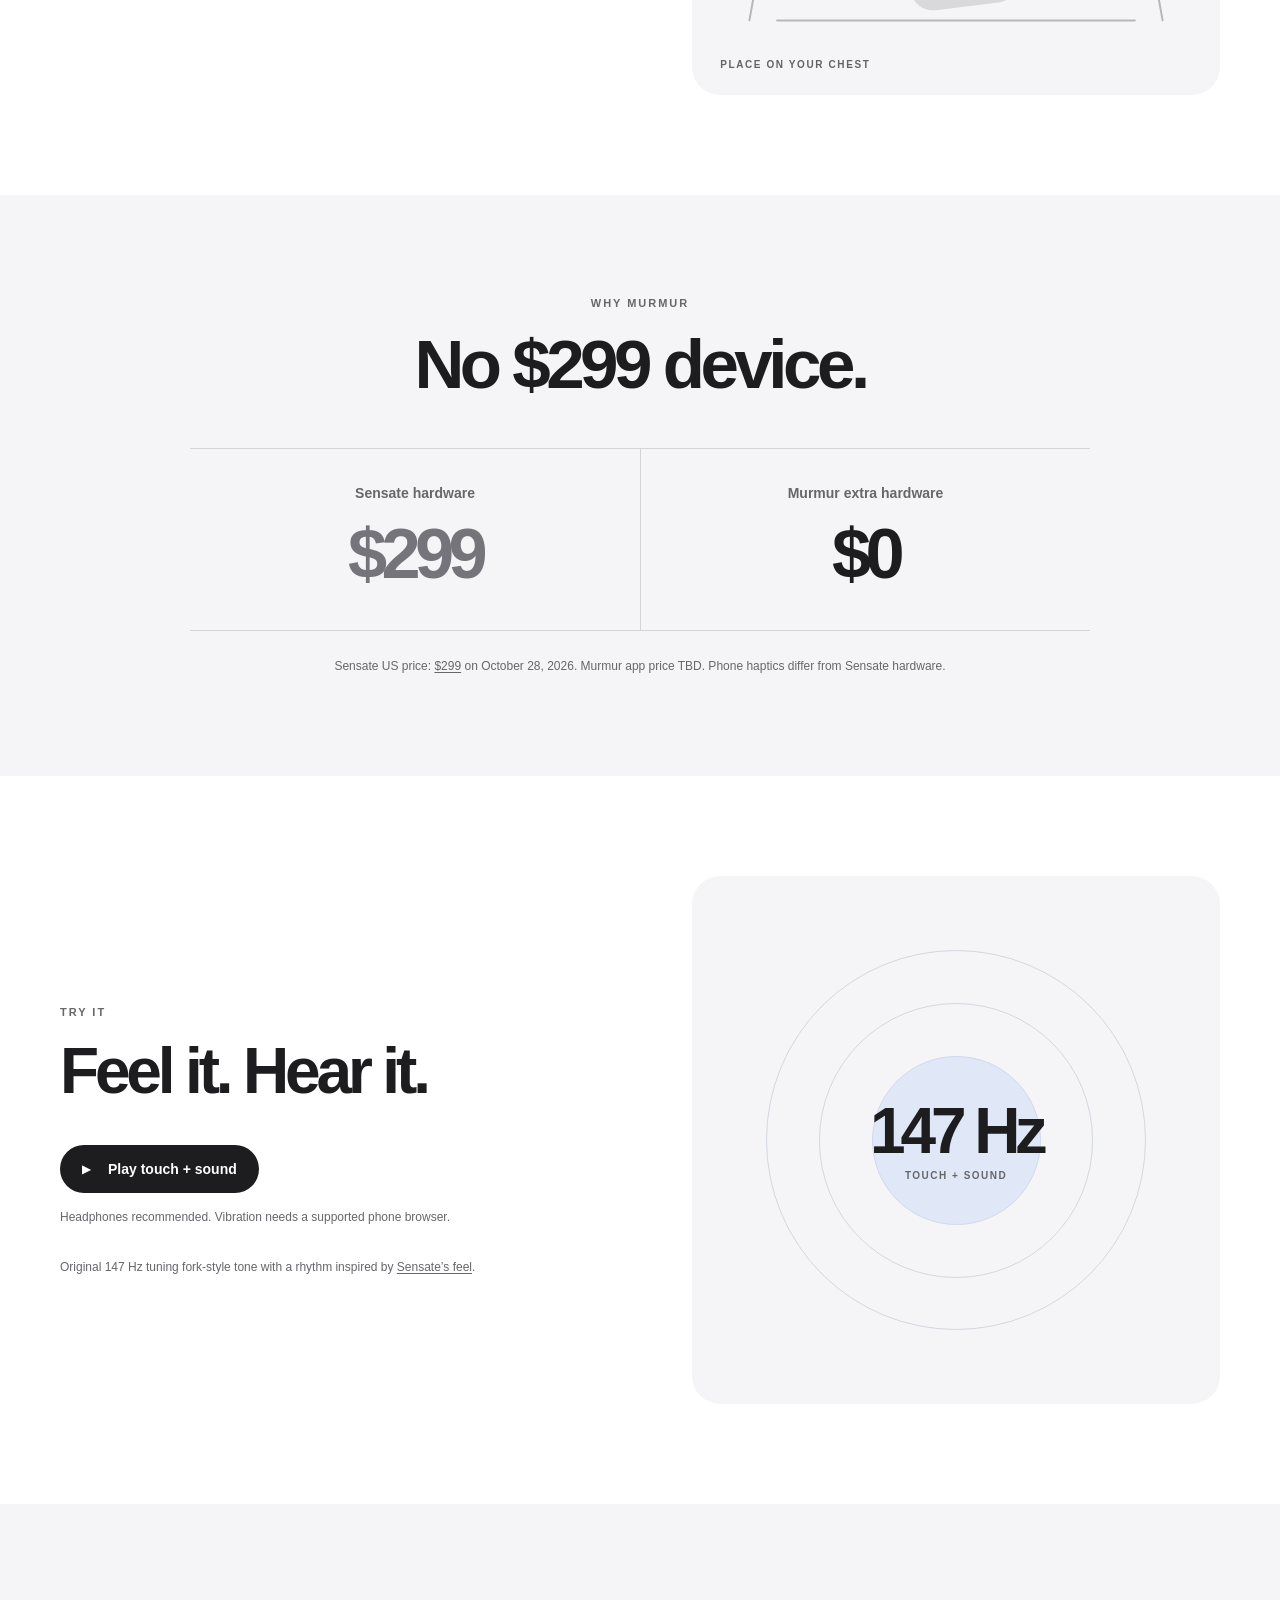
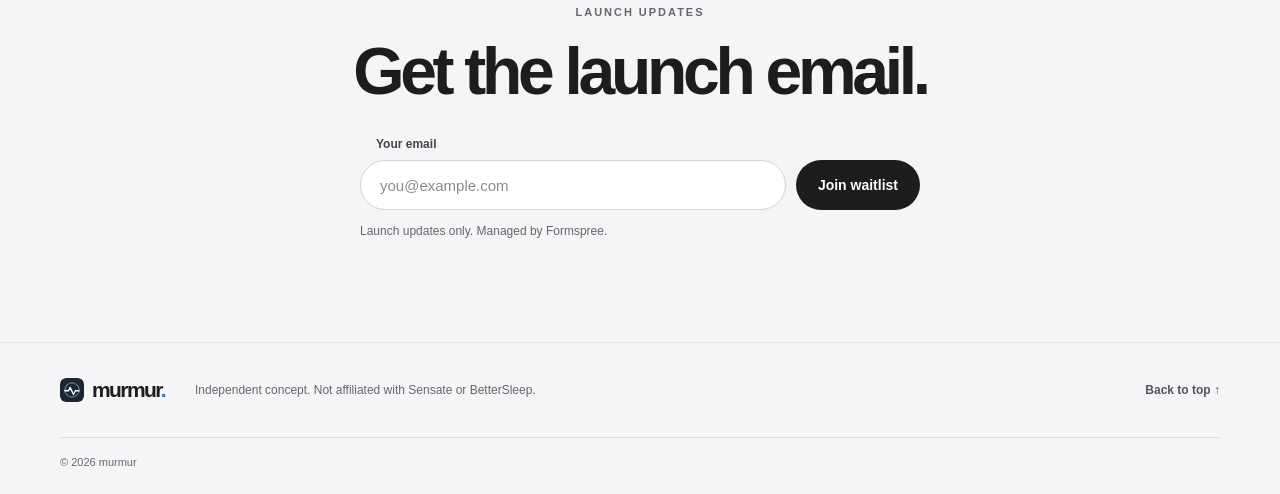
==== commit b46268ee: "feat: add live waitlist signup" ====
--- a/public/index.html
+++ b/public/index.html
@@ -22,13 +22,14 @@
           <a href="#how-it-works">How it works</a>
           <a href="#compare">Compare</a>
         </nav>
-        <a class="nav-button" href="#try-it">Try the demo</a>
+        <a class="nav-button" href="#waitlist">Join the waitlist</a>
         <button class="menu-toggle" type="button" aria-label="Open menu" aria-expanded="false" aria-controls="mobile-nav"><span></span><span></span></button>
       </div>
       <nav class="mobile-nav" id="mobile-nav" aria-label="Mobile navigation" hidden>
         <a href="#how-it-works">How it works</a>
         <a href="#compare">Compare</a>
         <a href="#try-it">Try the demo</a>
+        <a href="#waitlist">Join the waitlist</a>
       </nav>
     </header>
 
@@ -120,6 +121,21 @@
           <div class="demo-visual" aria-hidden="true"><div class="demo-circle demo-circle-outer"></div><div class="demo-circle demo-circle-middle"></div><div class="demo-circle demo-circle-inner"></div><div class="demo-center"><strong>147&nbsp;Hz</strong><span>TOUCH + SOUND</span></div></div>
         </div>
       </section>
+
+      <section class="waitlist section" id="waitlist" aria-labelledby="waitlist-title">
+        <div class="container waitlist-inner">
+          <p class="eyebrow">LAUNCH UPDATES</p>
+          <h2 id="waitlist-title">Get the launch email.</h2>
+          <form id="waitlist-form" action="https://formspree.io/f/mljjwwva" method="POST">
+            <label for="waitlist-email">Your email</label>
+            <div class="waitlist-row">
+              <input id="waitlist-email" name="email" type="email" autocomplete="email" inputmode="email" maxlength="254" placeholder="you@example.com" required />
+              <button class="button button-primary" type="submit">Join waitlist</button>
+            </div>
+            <p class="waitlist-feedback" id="waitlist-feedback" role="status" aria-live="polite">Launch updates only. Managed by Formspree.</p>
+          </form>
+        </div>
+      </section>
     </main>
 
     <footer class="site-footer"><div class="container footer-inner"><a class="wordmark" href="#top" aria-label="murmur, back to top"><img src="murmur-mark.svg" alt="" width="24" height="24" />murmur<span>.</span></a><p>Independent concept. Not affiliated with Sensate or BetterSleep.</p><a href="#top" class="back-top">Back to top ↑</a></div><div class="container footer-bottom">© <span id="year">2026</span> murmur</div></footer>
--- a/public/style.css
+++ b/public/style.css
@@ -137,6 +137,22 @@
 @keyframes sample-pulse { 0%, 100% { transform: scale(1); background: #e0e8f8; } 45% { transform: scale(1.19); background: #ccdcf9; } 80% { transform: scale(1.05); } }
 @keyframes sample-ring { 0%, 100% { transform: scale(1); opacity: 1; } 45% { transform: scale(1.07); opacity: .45; } 80% { transform: scale(1.02); opacity: .8; } }
 
+/* Waitlist */
+.waitlist { border-bottom: 1px solid #e3e3e6; background: var(--panel); text-align: center; }
+.waitlist-inner { max-width: 680px; }
+.waitlist h2 { margin: 15px 0 30px; font-size: clamp(44px, 5.2vw, 66px); font-weight: 680; letter-spacing: -.065em; line-height: 1.08; }
+.waitlist form { max-width: 560px; margin-inline: auto; }
+.waitlist label { display: block; margin: 0 0 9px 16px; color: #444449; font-size: 12px; font-weight: 600; text-align: left; }
+.waitlist-row { display: flex; gap: 10px; }
+.waitlist input { min-width: 0; height: 50px; flex: 1; padding: 0 19px; border: 1px solid #d1d1d6; border-radius: 999px; background: #fff; color: var(--ink); font: inherit; font-size: 15px; }
+.waitlist input::placeholder { color: #8a8a90; }
+.waitlist input:focus { border-color: var(--blue); outline: 3px solid #dbe5ff; outline-offset: 1px; }
+.waitlist button { flex: 0 0 auto; }
+.waitlist button:disabled { opacity: .5; cursor: not-allowed; transform: none; }
+.waitlist-feedback { min-height: 20px; margin: 12px 0 0; color: #66666b; font-size: 12px; line-height: 1.5; text-align: left; }
+.waitlist-feedback.is-error { color: #b42318; }
+.waitlist-feedback.is-success { color: #247a56; }
+
 /* Footer */
 .site-footer { background: var(--panel); }
 .footer-inner { display: flex; align-items: center; gap: 30px; padding: 35px 0; border-bottom: 1px solid #dcdce0; }
@@ -201,6 +217,9 @@
   .compare-footnote { font-size: 11px; }
   .demo-grid { gap: 33px; }
   .demo-visual { border-radius: 20px; }
+  .waitlist h2 { font-size: clamp(40px, 10vw, 50px); }
+  .waitlist-row { flex-direction: column; }
+  .waitlist button { width: 100%; }
   .footer-inner { flex-wrap: wrap; gap: 13px 22px; }
   .footer-inner p { order: 3; flex: 0 0 100%; line-height: 1.5; }
   .back-top { margin-left: auto; }
